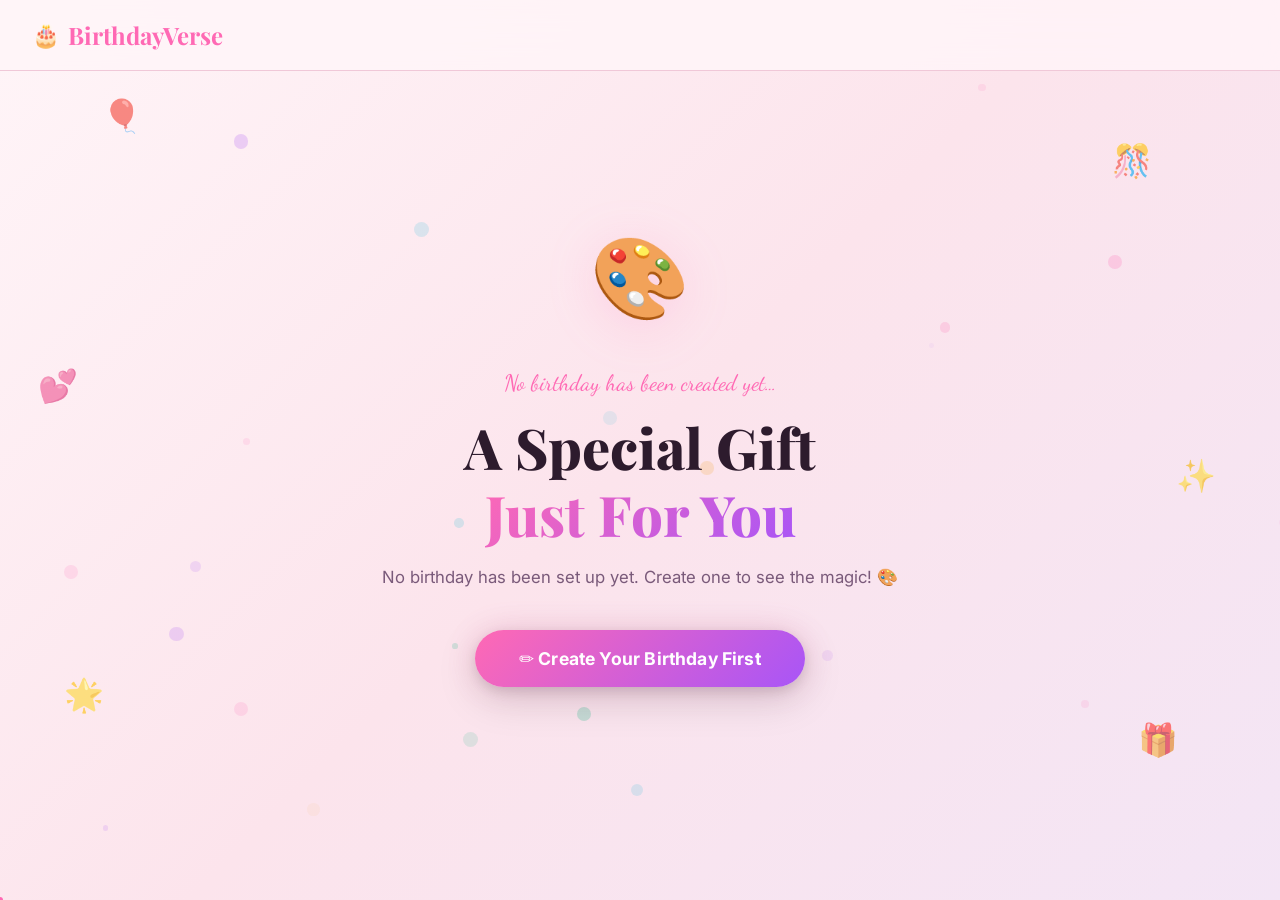
==== index.html @ 322d121a "Complete BirthdayVerse project: Audio fix, balloon pop mini-game, receiver mode, and full customizat" ====
<!DOCTYPE html>
<html lang="en" data-theme="cute">
<head>
  <meta charset="UTF-8">
  <meta name="viewport" content="width=device-width, initial-scale=1.0">
  <meta name="description" content="A special personalized birthday experience crafted just for you.">
  <title>Happy Birthday – BirthdayVerse 🎂</title>

  <!-- CSS -->
  <link rel="stylesheet" href="css/themes.css">
  <link rel="stylesheet" href="css/style.css">
  <link rel="stylesheet" href="css/animations.css">
  <link rel="stylesheet" href="css/responsive.css">

  <style>
    /* ── Experience Page Styles ── */
    body {
      background: var(--gradient-bg);
      overflow-x: hidden;
    }

    /* ── Scroll Progress Bar ── */
    #scroll-progress {
      position: fixed;
      top: 0;
      left: 0;
      height: 3px;
      background: var(--gradient-primary);
      z-index: 9999;
      width: 0%;
      transition: width 0.1s linear;
      box-shadow: 0 0 8px var(--color-primary);
    }

    /* ── Navbar ── */
    .navbar.scrolled {
      box-shadow: var(--shadow-md);
    }

    /* ── Welcome Screen ── */
    #welcome-screen {
      min-height: 100vh;
      display: flex;
      align-items: center;
      justify-content: center;
      flex-direction: column;
      text-align: center;
      padding: 2rem;
      position: relative;
      overflow: hidden;
    }

    .welcome-bg {
      position: absolute;
      inset: 0;
      background: var(--gradient-bg);
      z-index: 0;
    }

    .welcome-particles {
      position: absolute;
      inset: 0;
      z-index: 1;
      pointer-events: none;
    }

    .welcome-content {
      position: relative;
      z-index: 2;
      max-width: 600px;
    }

    .welcome-envelope {
      font-size: 5rem;
      margin-bottom: 1.5rem;
      display: block;
      animation: float 3s ease-in-out infinite;
      filter: drop-shadow(0 8px 24px var(--color-primary-alpha));
    }

    .welcome-eyebrow {
      font-family: var(--font-script);
      font-size: 1.4rem;
      color: var(--color-primary);
      margin-bottom: 0.75rem;
      opacity: 0;
      animation: fadeInDown 0.8s ease 0.5s forwards;
    }

    .welcome-title {
      font-family: var(--font-display);
      font-size: clamp(2rem, 6vw, 3.5rem);
      font-weight: 800;
      line-height: 1.2;
      margin-bottom: 1rem;
      opacity: 0;
      animation: fadeInUp 0.8s ease 0.8s forwards;
    }

    .welcome-subtitle {
      font-size: 1.05rem;
      opacity: 0;
      animation: fadeInUp 0.8s ease 1.1s forwards;
      color: var(--color-text-muted);
      margin-bottom: 2.5rem;
    }

    .start-btn {
      display: inline-flex;
      align-items: center;
      gap: 0.75rem;
      padding: 1.1rem 2.75rem;
      background: var(--gradient-primary);
      color: #fff;
      border: none;
      border-radius: 99px;
      font-size: 1.1rem;
      font-weight: 700;
      cursor: pointer;
      box-shadow: var(--shadow-lg), 0 0 30px var(--color-primary-alpha);
      transition: all 0.3s cubic-bezier(0.34, 1.56, 0.64, 1);
      opacity: 0;
      animation: scaleInBounce 0.7s ease 1.5s forwards;
      letter-spacing: 0.01em;
      position: relative;
      overflow: hidden;
    }

    .start-btn::after {
      content: '';
      position: absolute;
      inset: 0;
      background: rgba(255,255,255,0);
      transition: background 0.3s;
    }

    .start-btn:hover {
      transform: translateY(-4px) scale(1.04);
      box-shadow: var(--shadow-xl), 0 0 50px var(--color-primary-alpha);
    }

    .start-btn:hover::after { background: rgba(255,255,255,0.1); }
    .start-btn:active { transform: translateY(0) scale(0.98); }

    .start-btn-icon {
      font-size: 1.3rem;
      animation: bounce 2s ease-in-out infinite;
    }

    /* ── Floating stars on welcome ── */
    .welcome-float-emoji {
      position: absolute;
      animation: floatSlow ease-in-out infinite;
      pointer-events: none;
      opacity: 0.6;
      font-size: 2rem;
    }

    /* ── Experience content ── */
    #experience-wrapper {
      /* Hidden until start */
    }

    /* ── Birthday Reveal Section ── */
    .reveal-section {
      min-height: 100vh;
      display: flex;
      align-items: center;
      justify-content: center;
      flex-direction: column;
      text-align: center;
      padding: 4rem 2rem;
      position: relative;
      overflow: hidden;
      background: var(--gradient-bg);
    }

    .reveal-bg {
      position: absolute;
      inset: 0;
      background: var(--gradient-hero);
      opacity: 0.08;
      z-index: 0;
    }

    .reveal-content {
      position: relative;
      z-index: 2;
    }

    .reveal-tag {
      display: inline-flex;
      align-items: center;
      gap: 0.5rem;
      background: var(--color-primary-alpha);
      border: 1px solid var(--color-primary);
      color: var(--color-primary);
      padding: 0.4rem 1.3rem;
      border-radius: 99px;
      font-size: 0.875rem;
      font-weight: 600;
      margin-bottom: 1.25rem;
    }

    .birthday-reveal-name {
      font-family: var(--font-display);
      font-size: clamp(3rem, 10vw, 7rem);
      font-weight: 900;
      background: var(--gradient-primary);
      -webkit-background-clip: text;
      -webkit-text-fill-color: transparent;
      background-clip: text;
      line-height: 1.1;
      margin-bottom: 0.5rem;
      letter-spacing: -0.03em;
      background-size: 300% 300%;
      animation: gradientShift 4s ease infinite;
    }

    .birthday-reveal-label {
      font-family: var(--font-script);
      font-size: clamp(1.5rem, 4vw, 2.5rem);
      color: var(--color-text);
      opacity: 0.7;
      margin-bottom: 1.5rem;
    }

    .fireworks-row {
      font-size: 2.5rem;
      margin: 1rem 0;
      display: flex;
      align-items: center;
      justify-content: center;
      gap: 1rem;
    }

    .fireworks-row span {
      display: inline-block;
      animation: wiggle 1.2s ease-in-out infinite;
    }

    .fireworks-row span:nth-child(2) { animation-delay: 0.2s; }
    .fireworks-row span:nth-child(3) { animation-delay: 0.4s; }
    .fireworks-row span:nth-child(4) { animation-delay: 0.6s; }
    .fireworks-row span:nth-child(5) { animation-delay: 0.8s; }

    /* ── Profile Section ── */
    .profile-section {
      padding: 6rem 0;
      text-align: center;
      position: relative;
    }

    .profile-avatar-ring {
      position: relative;
      display: inline-block;
      margin-bottom: 2rem;
    }

    .profile-avatar {
      width: 200px;
      height: 200px;
      border-radius: 50%;
      object-fit: cover;
      border: 5px solid transparent;
      background: var(--gradient-primary) border-box;
      box-shadow: var(--shadow-xl), var(--shadow-glow);
      transition: transform 0.3s ease;
    }

    .profile-avatar:hover { transform: scale(1.04); }

    .profile-avatar-placeholder {
      width: 200px;
      height: 200px;
      border-radius: 50%;
      background: var(--gradient-primary);
      display: flex;
      align-items: center;
      justify-content: center;
      font-size: 5rem;
      box-shadow: var(--shadow-xl), var(--shadow-glow);
    }

    .profile-ring-glow {
      position: absolute;
      inset: -8px;
      border-radius: 50%;
      background: transparent;
      border: 3px solid var(--color-primary);
      opacity: 0.4;
      animation: pulse 2.5s ease-in-out infinite;
    }

    .profile-name {
      font-family: var(--font-display);
      font-size: clamp(2rem, 5vw, 3rem);
      font-weight: 800;
      background: var(--gradient-primary);
      -webkit-background-clip: text;
      -webkit-text-fill-color: transparent;
      background-clip: text;
    }

    .profile-info-chips {
      display: flex;
      justify-content: center;
      gap: 0.75rem;
      flex-wrap: wrap;
      margin-top: 0.75rem;
    }

    .info-chip {
      display: inline-flex;
      align-items: center;
      gap: 0.35rem;
      padding: 0.35rem 1rem;
      background: var(--color-primary-alpha);
      border: 1px solid var(--color-primary);
      border-radius: 99px;
      font-size: 0.875rem;
      font-weight: 500;
      color: var(--color-primary);
    }

    /* ── Message Section ── */
    .message-section {
      padding: 5rem 0;
      position: relative;
    }

    .message-container {
      max-width: 760px;
      margin: 0 auto;
    }

    .message-card {
      background: var(--color-surface);
      border: 1px solid var(--color-border);
      border-radius: var(--radius-xl);
      padding: 3rem;
      text-align: center;
      box-shadow: var(--shadow-lg);
      position: relative;
      overflow: hidden;
    }

    .message-card::before {
      content: '"';
      position: absolute;
      top: -20px;
      left: 24px;
      font-family: var(--font-display);
      font-size: 10rem;
      color: var(--color-primary);
      opacity: 0.07;
      line-height: 1;
    }

    .message-emoji {
      font-size: 3rem;
      margin-bottom: 1rem;
      display: block;
      animation: heartbeat 1.8s ease-in-out infinite;
    }

    .message-text {
      font-family: var(--font-script);
      font-size: clamp(1.2rem, 3vw, 1.8rem);
      line-height: 1.6;
      color: var(--color-text);
      position: relative;
      z-index: 1;
    }

    /* ── Gallery Section ── */
    .gallery-section {
      padding: 5rem 0;
      background: var(--color-surface-2);
    }

    .gallery-section-header {
      text-align: center;
      margin-bottom: 2.5rem;
    }

    /* Gallery carousel */
    .gallery-carousel {
      position: relative;
      border-radius: var(--radius-xl);
      overflow: hidden;
      box-shadow: var(--shadow-xl);
      background: var(--color-surface);
    }

    .gallery-carousel-track {
      position: relative;
      min-height: 360px;
      display: flex;
    }

    .gallery-carousel-slide {
      position: absolute;
      inset: 0;
      opacity: 0;
      transition: opacity 0.5s ease;
      display: flex;
      align-items: center;
      justify-content: center;
      pointer-events: none;
    }

    .gallery-carousel-slide.active {
      opacity: 1;
      pointer-events: all;
    }

    .gallery-carousel-slide img {
      width: 100%;
      height: 380px;
      object-fit: cover;
      display: block;
    }

    .gallery-slide-caption {
      position: absolute;
      bottom: 0;
      left: 0;
      right: 0;
      padding: 1rem 1.5rem;
      background: linear-gradient(transparent, rgba(0,0,0,0.7));
      color: #fff;
      font-size: 0.95rem;
      text-align: center;
    }

    .gallery-btn {
      position: absolute;
      top: 50%;
      transform: translateY(-50%);
      z-index: 10;
      width: 48px;
      height: 48px;
      border-radius: 50%;
      background: rgba(0,0,0,0.5);
      backdrop-filter: blur(8px);
      color: #fff;
      border: none;
      font-size: 1.5rem;
      cursor: pointer;
      transition: all var(--transition-bounce);
      display: flex;
      align-items: center;
      justify-content: center;
    }

    .gallery-btn:hover { background: var(--color-primary); transform: translateY(-50%) scale(1.1); }

    .gallery-prev { left: 1rem; }
    .gallery-next { right: 1rem; }

    .gallery-fullscreen-btn {
      position: absolute;
      top: 1rem;
      right: 1rem;
      z-index: 10;
      width: 36px;
      height: 36px;
      border-radius: 50%;
      background: rgba(0,0,0,0.5);
      backdrop-filter: blur(8px);
      color: #fff;
      border: none;
      font-size: 1rem;
      cursor: pointer;
      transition: all var(--transition-bounce);
      display: flex;
      align-items: center;
      justify-content: center;
    }

    .gallery-fullscreen-btn:hover { background: var(--color-primary); transform: scale(1.1); }

    .gallery-dots {
      position: absolute;
      bottom: 1rem;
      left: 50%;
      transform: translateX(-50%);
      display: flex;
      gap: 6px;
      z-index: 10;
    }

    .gallery-dot {
      width: 8px;
      height: 8px;
      border-radius: 50%;
      background: rgba(255,255,255,0.5);
      border: none;
      cursor: pointer;
      transition: all var(--transition-base);
    }

    .gallery-dot.active {
      width: 20px;
      border-radius: 4px;
      background: #fff;
    }

    /* Gallery empty */
    .gallery-empty {
      text-align: center;
      padding: 4rem;
      opacity: 0.5;
    }

    .gallery-empty-icon { font-size: 3rem; margin-bottom: 1rem; }

    /* ── Letter Section ── */
    .letter-section {
      padding: 5rem 0;
    }

    .letter-card {
      max-width: 760px;
      margin: 0 auto;
      background: var(--color-surface);
      border: 1px solid var(--color-border);
      border-radius: var(--radius-xl);
      padding: 3rem;
      box-shadow: var(--shadow-lg);
      position: relative;
    }

    .letter-watermark {
      position: absolute;
      top: 1.5rem;
      right: 1.5rem;
      font-size: 3rem;
      opacity: 0.06;
      pointer-events: none;
    }

    .letter-greeting {
      font-family: var(--font-script);
      font-size: 1.8rem;
      color: var(--color-primary);
      margin-bottom: 1.25rem;
    }

    .letter-body {
      font-size: 1.05rem;
      line-height: 1.85;
      color: var(--color-text);
      opacity: 0.85;
      white-space: pre-wrap;
    }

    .letter-signature {
      margin-top: 2rem;
      font-family: var(--font-script);
      font-size: 1.4rem;
      color: var(--color-primary);
    }

    /* ── Why Special Section ── */
    .special-section {
      padding: 5rem 0;
      background: var(--color-surface-2);
    }

    .reasons-grid {
      display: grid;
      grid-template-columns: repeat(auto-fill, minmax(200px, 1fr));
      gap: 1.25rem;
      margin-top: 2rem;
    }

    .reason-card {
      background: var(--color-surface);
      border: 1px solid var(--color-border);
      border-radius: var(--radius-lg);
      padding: 1.5rem 1.25rem;
      text-align: center;
      transition: all var(--transition-bounce);
      box-shadow: var(--shadow-sm);
    }

    .reason-card:hover {
      transform: translateY(-5px);
      box-shadow: var(--shadow-md), 0 0 20px var(--color-primary-alpha);
      border-color: var(--color-primary);
    }

    .reason-emoji {
      font-size: 2rem;
      margin-bottom: 0.75rem;
      display: block;
      animation: float 3s ease-in-out infinite;
    }

    .reason-card:nth-child(2) .reason-emoji { animation-delay: 0.3s; }
    .reason-card:nth-child(3) .reason-emoji { animation-delay: 0.6s; }
    .reason-card:nth-child(4) .reason-emoji { animation-delay: 0.9s; }
    .reason-card:nth-child(5) .reason-emoji { animation-delay: 1.2s; }

    .reason-card p {
      font-size: 0.93rem;
      line-height: 1.5;
      opacity: 0.85;
    }

    /* ── Countdown Section ── */
    .countdown-section {
      padding: 4rem 0;
    }

    .countdown-grid {
      display: flex;
      justify-content: center;
      gap: 1.5rem;
      flex-wrap: wrap;
      margin-top: 2rem;
    }

    .countdown-unit {
      text-align: center;
      min-width: 90px;
    }

    .countdown-number {
      font-family: var(--font-display);
      font-size: clamp(2.5rem, 6vw, 4rem);
      font-weight: 900;
      background: var(--gradient-primary);
      -webkit-background-clip: text;
      -webkit-text-fill-color: transparent;
      background-clip: text;
      line-height: 1;
      display: block;
      background: var(--color-surface);
      border: 1px solid var(--color-border);
      border-radius: var(--radius-md);
      padding: 1rem 1.5rem;
      box-shadow: var(--shadow-sm);
    }

    .countdown-label {
      font-size: 0.8rem;
      opacity: 0.6;
      text-transform: uppercase;
      letter-spacing: 0.08em;
      margin-top: 0.35rem;
      display: block;
    }

    .countdown-number.gradient-text {
      background: var(--gradient-primary);
      -webkit-background-clip: text;
      -webkit-text-fill-color: transparent;
      background-clip: text;
    }

    /* ── Mini Game Section ── */
    .game-section {
      padding: 4rem 0;
      text-align: center;
    }

    #game-canvas {
      display: block;
      margin: 1.5rem auto;
      border: 1px solid var(--color-border);
      border-radius: var(--radius-lg);
      background: var(--color-surface);
      box-shadow: var(--shadow-md);
      cursor: crosshair;
    }

    .game-score-row {
      display: flex;
      align-items: center;
      justify-content: center;
      gap: 1rem;
      margin-bottom: 1rem;
      font-size: 1.1rem;
      font-weight: 600;
    }

    /* ── Final Section ── */
    .final-section {
      min-height: 100vh;
      display: flex;
      align-items: center;
      justify-content: center;
      flex-direction: column;
      text-align: center;
      padding: 4rem 2rem;
      position: relative;
      overflow: hidden;
    }

    .final-bg-glow {
      position: absolute;
      width: 600px;
      height: 600px;
      border-radius: 50%;
      background: var(--gradient-primary);
      opacity: 0.06;
      filter: blur(80px);
      pointer-events: none;
    }

    .final-balloons {
      font-size: 3.5rem;
      margin-bottom: 1.5rem;
      display: flex;
      gap: 0.5rem;
      justify-content: center;
      flex-wrap: wrap;
    }

    .final-balloons span {
      display: inline-block;
      animation: float ease-in-out infinite;
    }

    .final-balloons span:nth-child(1) { animation-duration:3s; }
    .final-balloons span:nth-child(2) { animation-duration:3.5s; animation-delay:0.3s; }
    .final-balloons span:nth-child(3) { animation-duration:4s; animation-delay:0.6s; }
    .final-balloons span:nth-child(4) { animation-duration:3.2s; animation-delay:0.9s; }
    .final-balloons span:nth-child(5) { animation-duration:3.8s; animation-delay:1.2s; }
    .final-balloons span:nth-child(6) { animation-duration:4.2s; animation-delay:1.5s; }

    .final-title {
      font-family: var(--font-display);
      font-size: clamp(2.5rem, 8vw, 5rem);
      font-weight: 900;
      background: var(--gradient-primary);
      -webkit-background-clip: text;
      -webkit-text-fill-color: transparent;
      background-clip: text;
      background-size: 300%;
      animation: gradientShift 4s ease infinite;
      position: relative;
      z-index: 1;
    }

    .final-message {
      font-family: var(--font-script);
      font-size: clamp(1.1rem, 2.5vw, 1.5rem);
      max-width: 550px;
      opacity: 0.75;
      margin: 1rem auto 2.5rem;
      position: relative;
      z-index: 1;
    }

    .final-actions {
      display: flex;
      gap: 1rem;
      flex-wrap: wrap;
      justify-content: center;
      position: relative;
      z-index: 1;
    }

    /* ── Lightbox ── */
    .lightbox-overlay {
      position: fixed;
      inset: 0;
      background: rgba(0,0,0,0.92);
      backdrop-filter: blur(10px);
      z-index: 9500;
      display: flex;
      align-items: center;
      justify-content: center;
      opacity: 0;
      pointer-events: none;
      transition: opacity 0.3s ease;
    }

    .lightbox-overlay.open {
      opacity: 1;
      pointer-events: all;
    }

    .lightbox-content {
      position: relative;
      display: flex;
      align-items: center;
      gap: 1rem;
      max-width: 90vw;
      max-height: 90vh;
    }

    .lightbox-img-container {
      position: relative;
      border-radius: var(--radius-lg);
      overflow: hidden;
      box-shadow: var(--shadow-xl);
    }

    #lightbox-img {
      max-width: 80vw;
      max-height: 80vh;
      object-fit: contain;
      display: block;
      transition: opacity 0.15s ease;
    }

    .lightbox-caption {
      position: absolute;
      bottom: 0;
      left: 0;
      right: 0;
      padding: 0.75rem 1rem;
      background: rgba(0,0,0,0.6);
      color: #fff;
      font-size: 0.9rem;
      text-align: center;
    }

    .lightbox-nav {
      font-size: 2.5rem;
      background: rgba(255,255,255,0.1);
      color: #fff;
      border: none;
      border-radius: 50%;
      width: 56px;
      height: 56px;
      cursor: pointer;
      transition: all var(--transition-bounce);
      display: flex;
      align-items: center;
      justify-content: center;
      flex-shrink: 0;
    }

    .lightbox-nav:hover { background: var(--color-primary); transform: scale(1.1); }

    .lightbox-close {
      position: fixed;
      top: 1.5rem;
      right: 1.5rem;
      z-index: 9999;
      width: 44px;
      height: 44px;
      border-radius: 50%;
      background: rgba(255,255,255,0.15);
      color: #fff;
      border: none;
      font-size: 1.2rem;
      cursor: pointer;
      transition: all var(--transition-bounce);
      display: flex;
      align-items: center;
      justify-content: center;
    }

    .lightbox-close:hover { background: #ff4d7e; transform: scale(1.1) rotate(90deg); }

    .lightbox-counter {
      position: fixed;
      top: 1.5rem;
      left: 50%;
      transform: translateX(-50%);
      background: rgba(0,0,0,0.5);
      color: #fff;
      padding: 0.35rem 1rem;
      border-radius: 99px;
      font-size: 0.875rem;
    }

    /* ── Section Headings ── */
    .section-heading {
      text-align: center;
      margin-bottom: 2.5rem;
    }

    .section-tag {
      display: inline-flex;
      align-items: center;
      gap: 0.5rem;
      background: var(--color-primary-alpha);
      border: 1px solid var(--color-primary);
      color: var(--color-primary);
      padding: 0.35rem 1.1rem;
      border-radius: 99px;
      font-size: 0.82rem;
      font-weight: 600;
      margin-bottom: 0.75rem;
      letter-spacing: 0.04em;
    }

    /* ── Configure CTA (shown when no data) ── */
    .configure-cta {
      text-align: center;
      padding: 3rem 2rem;
    }

  </style>
</head>
<body>

  <!-- Confetti Canvas -->
  <canvas id="confetti-canvas"></canvas>

  <!-- Scroll Progress -->
  <div id="scroll-progress" aria-hidden="true"></div>

  <!-- Toast Container -->
  <div id="toast-container" class="toast-container"></div>

  <!-- ── Navbar ── -->
  <nav class="navbar" role="navigation" aria-label="Main navigation">
    <div class="navbar-brand">
      <span class="brand-icon">🎂</span>
      <span>BirthdayVerse</span>
    </div>
    <!-- No customize/preview links visible to the receiver -->
    <div class="navbar-actions">
      <button id="music-toggle" class="music-control" title="Toggle Music" aria-label="Toggle background music">🔇</button>
    </div>
  </nav>

  <!-- ═══════════════════════════════════════
       WELCOME SCREEN
  ═══════════════════════════════════════ -->
  <div id="welcome-screen">
    <div class="welcome-bg"></div>
    <div class="welcome-particles" id="welcome-particles"></div>

    <!-- Floating emojis -->
    <span class="welcome-float-emoji" style="top:10%;left:8%;animation-duration:5s;">🎈</span>
    <span class="welcome-float-emoji" style="top:15%;right:10%;animation-duration:6s;animation-delay:0.5s;">🎊</span>
    <span class="welcome-float-emoji" style="bottom:20%;left:5%;animation-duration:7s;animation-delay:1s;">🌟</span>
    <span class="welcome-float-emoji" style="bottom:15%;right:8%;animation-duration:5.5s;animation-delay:1.5s;">🎁</span>
    <span class="welcome-float-emoji" style="top:40%;left:3%;animation-duration:4.5s;animation-delay:2s;">💕</span>
    <span class="welcome-float-emoji" style="top:50%;right:5%;animation-duration:6.5s;animation-delay:0.8s;">✨</span>

    <div class="welcome-content">
      <span class="welcome-envelope">💌</span>
      <p class="welcome-eyebrow">Someone prepared a surprise for you…</p>
      <h1 class="welcome-title">
        A Special Gift<br>
        <span style="background: var(--gradient-primary); -webkit-background-clip: text; -webkit-text-fill-color: transparent; background-clip: text;">
          Just For You
        </span>
      </h1>
      <p class="welcome-subtitle">
        Created with love to celebrate your special day 🎂
      </p>
      <button id="start-surprise-btn" class="start-btn" aria-label="Open your birthday surprise">
        <span class="start-btn-icon">🎁</span>
        Open Your Surprise
      </button>
    </div>
  </div>

  <!-- ═══════════════════════════════════════
       EXPERIENCE WRAPPER (hidden until start)
  ═══════════════════════════════════════ -->
  <div id="experience-wrapper" class="hidden">

    <!-- ── SECTION 1: Birthday Reveal ── -->
    <section class="reveal-section" id="birthday-reveal-section">
      <div class="reveal-bg"></div>
      <div class="reveal-content container">
        <div class="reveal-tag reveal">
          🎂 Happy Birthday
        </div>
        <div class="fireworks-row reveal delay-100" aria-hidden="true">
          <span>🎆</span><span>✨</span><span>🎉</span><span>✨</span><span>🎆</span>
        </div>
        <h2 class="birthday-reveal-name reveal delay-200" id="birthday-name">Friend</h2>
        <p class="birthday-reveal-label reveal delay-300">Wishing you the most magical birthday! 🌟</p>
        <div class="fireworks-row reveal delay-400" aria-hidden="true">
          <span>🎊</span><span>💖</span><span>🌈</span><span>💖</span><span>🎊</span>
        </div>
      </div>
    </section>

    <!-- ── SECTION 2: Profile ── -->
    <section class="profile-section section" id="profile-section">
      <div class="container">
        <div class="reveal-scale">
          <div class="profile-avatar-ring">
            <div class="profile-ring-glow"></div>
            <img id="profile-img" class="profile-avatar hidden" src="" alt="Birthday person profile photo">
            <div class="profile-avatar-placeholder" id="profile-avatar-placeholder">🎂</div>
          </div>
        </div>

        <h2 class="profile-name reveal delay-100" id="profile-name">Someone Special</h2>
        <div class="profile-info-chips reveal delay-200">
          <span class="info-chip" id="profile-age-chip"></span>
          <span class="info-chip" id="profile-relationship-chip"></span>
        </div>
      </div>
    </section>

    <!-- ── SECTION 3: Birthday Message ── -->
    <section class="message-section section" id="message-section">
      <div class="container message-container">
        <div class="section-heading">
          <div class="section-tag reveal">💌 Birthday Message</div>
        </div>
        <div class="message-card reveal">
          <span class="message-emoji">💖</span>
          <p class="message-text" id="birthday-message-text">
            Happy Birthday! 🎉
          </p>
        </div>
      </div>
    </section>

    <!-- ── SECTION 4: Photo Gallery ── -->
    <section class="gallery-section section" id="gallery-section">
      <div class="container">
        <div class="section-heading gallery-section-header">
          <div class="section-tag reveal">📸 Memory Gallery</div>
          <h2 class="section-title reveal delay-100">Our Beautiful Memories</h2>
          <p class="body-text reveal delay-200">Every photo tells a story worth celebrating ✨</p>
        </div>
        <div id="gallery-container" class="reveal"></div>
      </div>
    </section>

    <!-- ── SECTION 5: Personal Letter ── -->
    <section class="letter-section section" id="letter-section">
      <div class="container">
        <div class="section-heading">
          <div class="section-tag reveal">💝 Personal Letter</div>
          <h2 class="section-title reveal delay-100">From My Heart to Yours</h2>
        </div>

        <div class="letter-card reveal">
          <span class="letter-watermark">💌</span>
          <p class="letter-greeting">Dear <span class="dynamic-name">You</span>,</p>
          <p class="letter-body" id="personal-message-text">
            You are one of the most special people in my life…
          </p>
          <p class="letter-signature">With All My Love 💕</p>
        </div>
      </div>
    </section>

    <!-- ── SECTION 6: Why You Are Special ── -->
    <section class="special-section section" id="special-section">
      <div class="container">
        <div class="section-heading">
          <div class="section-tag reveal">⭐ You Are Special</div>
          <h2 class="section-title reveal delay-100">Why You're One of a Kind</h2>
          <p class="body-text reveal delay-200">A few of the countless reasons you're truly amazing 🌟</p>
        </div>
        <div class="reasons-grid" id="reasons-list"></div>
      </div>
    </section>

    <!-- ── SECTION 7: Countdown (optional) ── -->
    <section class="countdown-section section hidden" id="countdown-section">
      <div class="container">
        <div class="section-heading">
          <div class="section-tag reveal">⏳ Birthday Countdown</div>
          <h2 class="section-title reveal delay-100" id="cd-title">Counting Down to Your Day!</h2>
        </div>
        <div class="countdown-grid reveal">
          <div class="countdown-unit">
            <span class="countdown-number" id="cd-days">00</span>
            <span class="countdown-label">Days</span>
          </div>
          <div class="countdown-unit">
            <span class="countdown-number" id="cd-hours">00</span>
            <span class="countdown-label">Hours</span>
          </div>
          <div class="countdown-unit">
            <span class="countdown-number" id="cd-minutes">00</span>
            <span class="countdown-label">Minutes</span>
          </div>
          <div class="countdown-unit">
            <span class="countdown-number" id="cd-seconds">00</span>
            <span class="countdown-label">Seconds</span>
          </div>
        </div>
      </div>
    </section>

    <!-- ── SECTION 8: Mini Game (optional) ── -->
    <section class="game-section section hidden" id="mini-game-section">
      <div class="container">
        <div class="section-heading">
          <div class="section-tag reveal">🎮 Birthday Game</div>
          <h2 class="section-title reveal delay-100">Pop the Balloons! 🎈</h2>
          <p class="body-text reveal delay-200">Tap / click the rising balloons before they escape! Watch out – miss 3 and it’s over!</p>
        </div>

        <div class="game-hud reveal" style="display:flex; align-items:center; justify-content:center; gap:2rem; margin-bottom:1rem; flex-wrap:wrap;">
          <div style="text-align:center;">
            <div style="font-size:0.75rem; font-weight:700; text-transform:uppercase; letter-spacing:0.06em; opacity:0.55; margin-bottom:0.2rem;">SCORE</div>
            <div id="game-score" style="font-family:var(--font-display); font-size:2rem; font-weight:900; color:var(--color-primary);">0</div>
          </div>
          <div style="text-align:center;">
            <div style="font-size:0.75rem; font-weight:700; text-transform:uppercase; letter-spacing:0.06em; opacity:0.55; margin-bottom:0.2rem;">LIVES</div>
            <div id="game-lives" style="font-size:1.4rem; letter-spacing:2px;">❤️❤️❤️</div>
          </div>
          <div style="text-align:center;">
            <div style="font-size:0.75rem; font-weight:700; text-transform:uppercase; letter-spacing:0.06em; opacity:0.55; margin-bottom:0.2rem;">TIME</div>
            <div id="game-timer" style="font-family:var(--font-display); font-size:2rem; font-weight:900; color:var(--color-accent, #f59e0b);">45</div>
          </div>
        </div>

        <canvas id="game-canvas"
          style="display:block; margin:0 auto; width:100%; max-width:700px; border-radius:var(--radius-lg); background:linear-gradient(180deg, #1a1a3e 0%, #0f172a 100%); box-shadow:var(--shadow-xl); cursor:crosshair;"
          aria-label="Birthday balloon pop mini game"></canvas>

        <div style="margin-top:1.25rem; display:flex; gap:0.75rem; justify-content:center;">
          <button id="game-stop-btn" class="btn btn-outline">🛑 End Game</button>
          <button id="game-replay-btn" class="btn btn-primary hidden">🔄 Play Again</button>
        </div>
      </div>
    </section>

    <!-- ── SECTION 9: Final Celebration ── -->
    <section class="final-section" id="final-section">
      <div class="final-bg-glow"></div>

      <div class="final-balloons reveal" aria-hidden="true">
        <span>🎈</span><span>🎉</span><span>🎊</span><span>🎁</span><span>⭐</span><span>🌟</span>
      </div>

      <h2 class="final-title reveal delay-100">
        Happy Birthday! 🎂
      </h2>

      <p class="final-message reveal delay-200" id="final-message-text">
        Keep smiling, keep shining and enjoy every moment of your special day! 🎊
      </p>

      <div class="final-actions reveal delay-300">
        <button id="celebrate-again-btn" class="btn btn-primary btn-lg">
          🎉 Celebrate Again!
        </button>
        <button id="share-btn" class="btn btn-outline btn-lg">
          🔗 Share This
        </button>
        <a href="customize.html" class="btn btn-ghost btn-lg" style="opacity:0.85;">
          ✏️ Edit Birthday
        </a>
      </div>

      <div style="margin-top:3rem; opacity:0.5; font-size:0.875rem;" class="reveal delay-400">
        Made with ❤️ by BirthdayVerse
      </div>
    </section>

  </div>

  <!-- Scripts -->
  <script src="js/birthday-data.js"></script>
  <script src="js/storage.js"></script>
  <script src="js/validation.js"></script>
  <script src="js/animations.js"></script>
  <script src="js/audio.js"></script>
  <script src="js/gallery.js"></script>
  <script src="js/app.js"></script>

  <script>
    // Init particles on welcome screen
    document.addEventListener('DOMContentLoaded', () => {
      Animations.createParticles(document.getElementById('welcome-particles'), 25);

      // Show/hide profile chips based on data
      const data = BirthdayData.getCurrent();
      const ageChip = document.getElementById('profile-age-chip');
      const relChip = document.getElementById('profile-relationship-chip');
      if (ageChip && data.age) {
        ageChip.textContent = `🎂 ${data.age} Years`;
      } else if (ageChip) {
        ageChip.style.display = 'none';
      }
      if (relChip && data.relationship) {
        relChip.textContent = `💝 ${data.relationship}`;
      } else if (relChip) {
        relChip.style.display = 'none';
      }

      // Show profile img or placeholder
      const profileSrc = Storage.getProfilePhoto();
      const profileImg = document.getElementById('profile-img');
      const profilePlaceholder = document.getElementById('profile-avatar-placeholder');
      if (profileSrc && profileImg) {
        profileImg.src = profileSrc;
        profileImg.classList.remove('hidden');
        if (profilePlaceholder) profilePlaceholder.style.display = 'none';
      }

      // Redirect to customize if not set up
      if (!BirthdayData.isConfigured()) {
        const experienceWrapper = document.getElementById('experience-wrapper');
        const welcomeScreen = document.getElementById('welcome-screen');
        // Show helpful CTA overlay
        const startBtn = document.getElementById('start-surprise-btn');
        if (startBtn) {
          startBtn.innerHTML = '✏️ Create Your Birthday First';
          startBtn.addEventListener('click', () => {
            window.location.href = 'customize.html';
          });
        }
        const welcomeSubtitle = document.querySelector('.welcome-subtitle');
        if (welcomeSubtitle) {
          welcomeSubtitle.textContent = 'No birthday has been set up yet. Create one to see the magic! 🎨';
        }
      }
    });
  </script>
</body>
</html>
---- css/themes.css ----
/* ============================================================
   BirthdayVerse – Theme System
   ============================================================ */

/* ── CUTE THEME (default) ── */
[data-theme="cute"] {
  /* Base Colors */
  --color-bg: #fff5f8;
  --color-surface: #ffffff;
  --color-surface-2: #fff0f5;
  --color-text: #2d1b2d;
  --color-text-muted: #7a5a7a;
  --color-border: #f0c8d8;
  --color-primary: #ff69b4;
  --color-primary-dark: #e0559e;
  --color-secondary: #ffb3e0;
  --color-accent: #a855f7;
  --color-primary-alpha: rgba(255, 105, 180, 0.18);

  /* Gradients */
  --gradient-primary: linear-gradient(135deg, #ff69b4, #a855f7);
  --gradient-bg: linear-gradient(135deg, #fff5f8 0%, #fce4ec 50%, #f3e5f5 100%);
  --gradient-hero: linear-gradient(135deg, #ffb3e0 0%, #ff69b4 40%, #a855f7 100%);
  --gradient-card: linear-gradient(145deg, rgba(255,255,255,0.9), rgba(255,240,248,0.8));

  /* Glass Effect */
  --color-glass: rgba(255, 255, 255, 0.65);
  --color-glass-border: rgba(255, 105, 180, 0.25);

  /* UI */
  --color-nav-bg: rgba(255, 245, 248, 0.85);
  --color-input-bg: rgba(255, 240, 248, 0.6);
  --color-input-focus: rgba(255, 240, 248, 0.9);

  /* Shadow glow */
  --shadow-glow: 0 0 40px rgba(255, 105, 180, 0.35);
}

/* ── ELEGANT THEME ── */
[data-theme="elegant"] {
  --color-bg: #0d0d0d;
  --color-surface: #1a1a1a;
  --color-surface-2: #222222;
  --color-text: #f5f0e8;
  --color-text-muted: #9b9080;
  --color-border: #333333;
  --color-primary: #d4af72;
  --color-primary-dark: #b8963a;
  --color-secondary: #e8d5a3;
  --color-accent: #c59b4e;
  --color-primary-alpha: rgba(212, 175, 114, 0.2);

  --gradient-primary: linear-gradient(135deg, #d4af72, #b8963a, #f0d080);
  --gradient-bg: linear-gradient(135deg, #0d0d0d 0%, #1a1208 50%, #0d0d0d 100%);
  --gradient-hero: linear-gradient(135deg, #2a1f00 0%, #d4af72 60%, #f0d080 100%);
  --gradient-card: linear-gradient(145deg, rgba(26,26,26,0.95), rgba(40,32,10,0.8));

  --color-glass: rgba(26, 26, 26, 0.80);
  --color-glass-border: rgba(212, 175, 114, 0.3);
  --color-nav-bg: rgba(13, 13, 13, 0.90);
  --color-input-bg: rgba(255, 255, 255, 0.04);
  --color-input-focus: rgba(212, 175, 114, 0.06);

  --shadow-glow: 0 0 40px rgba(212, 175, 114, 0.3);
}

/* ── ROMANTIC THEME ── */
[data-theme="romantic"] {
  --color-bg: #1a0a0a;
  --color-surface: #2d1515;
  --color-surface-2: #3d1e1e;
  --color-text: #f9e8e8;
  --color-text-muted: #c08080;
  --color-border: #5c2a2a;
  --color-primary: #ff4d7e;
  --color-primary-dark: #e03060;
  --color-secondary: #ff8fab;
  --color-accent: #ff2d55;
  --color-primary-alpha: rgba(255, 77, 126, 0.2);

  --gradient-primary: linear-gradient(135deg, #ff4d7e, #c2185b, #ff7043);
  --gradient-bg: linear-gradient(135deg, #1a0a0a 0%, #2d1515 50%, #1a0a0a 100%);
  --gradient-hero: linear-gradient(135deg, #4d0000 0%, #ff4d7e 60%, #ff7043 100%);
  --gradient-card: linear-gradient(145deg, rgba(45,21,21,0.95), rgba(60,20,30,0.8));

  --color-glass: rgba(45, 21, 21, 0.80);
  --color-glass-border: rgba(255, 77, 126, 0.3);
  --color-nav-bg: rgba(26, 10, 10, 0.90);
  --color-input-bg: rgba(255, 77, 126, 0.05);
  --color-input-focus: rgba(255, 77, 126, 0.10);

  --shadow-glow: 0 0 40px rgba(255, 77, 126, 0.35);
}

/* ── FUN THEME ── */
[data-theme="fun"] {
  --color-bg: #f0f9ff;
  --color-surface: #ffffff;
  --color-surface-2: #e8f4fd;
  --color-text: #1a2a4a;
  --color-text-muted: #4a7a9a;
  --color-border: #bee3f8;
  --color-primary: #00b4d8;
  --color-primary-dark: #0077b6;
  --color-secondary: #48cae4;
  --color-accent: #f72585;
  --color-primary-alpha: rgba(0, 180, 216, 0.18);

  --gradient-primary: linear-gradient(135deg, #00b4d8, #f72585, #8338ec);
  --gradient-bg: linear-gradient(135deg, #f0f9ff 0%, #e0f4ff 50%, #f0e8ff 100%);
  --gradient-hero: linear-gradient(135deg, #caf0f8 0%, #00b4d8 40%, #8338ec 100%);
  --gradient-card: linear-gradient(145deg, rgba(255,255,255,0.95), rgba(224,248,255,0.8));

  --color-glass: rgba(255, 255, 255, 0.75);
  --color-glass-border: rgba(0, 180, 216, 0.25);
  --color-nav-bg: rgba(240, 249, 255, 0.88);
  --color-input-bg: rgba(224, 244, 255, 0.6);
  --color-input-focus: rgba(224, 244, 255, 0.9);

  --shadow-glow: 0 0 40px rgba(0, 180, 216, 0.35);
}

/* ── DARK NEON THEME ── */
[data-theme="dark-neon"] {
  --color-bg: #050510;
  --color-surface: #0d0d20;
  --color-surface-2: #151530;
  --color-text: #e0e8ff;
  --color-text-muted: #7080c0;
  --color-border: #1a1a40;
  --color-primary: #8b5cf6;
  --color-primary-dark: #6d28d9;
  --color-secondary: #a78bfa;
  --color-accent: #06b6d4;
  --color-primary-alpha: rgba(139, 92, 246, 0.2);

  --gradient-primary: linear-gradient(135deg, #8b5cf6, #06b6d4, #10b981);
  --gradient-bg: radial-gradient(ellipse at 20% 20%, rgba(139,92,246,0.15) 0%, transparent 50%),
                  radial-gradient(ellipse at 80% 80%, rgba(6,182,212,0.1) 0%, transparent 50%),
                  linear-gradient(135deg, #050510 0%, #0d0820 100%);
  --gradient-hero: linear-gradient(135deg, #1a0a40 0%, #8b5cf6 60%, #06b6d4 100%);
  --gradient-card: linear-gradient(145deg, rgba(13,13,32,0.95), rgba(20,10,40,0.8));

  --color-glass: rgba(13, 13, 32, 0.80);
  --color-glass-border: rgba(139, 92, 246, 0.3);
  --color-nav-bg: rgba(5, 5, 16, 0.92);
  --color-input-bg: rgba(139, 92, 246, 0.05);
  --color-input-focus: rgba(139, 92, 246, 0.12);

  --shadow-glow: 0 0 40px rgba(139, 92, 246, 0.4);
}

/* ── Theme Preview Swatches ── */
.theme-preview-cute { background: linear-gradient(135deg, #ff69b4, #a855f7); }
.theme-preview-elegant { background: linear-gradient(135deg, #d4af72, #b8963a, #f0d080); }
.theme-preview-romantic { background: linear-gradient(135deg, #ff4d7e, #c2185b, #ff7043); }
.theme-preview-fun { background: linear-gradient(135deg, #00b4d8, #f72585, #8338ec); }
.theme-preview-dark-neon { background: linear-gradient(135deg, #8b5cf6, #06b6d4, #10b981); }
---- css/style.css ----
/* ============================================================
   BirthdayVerse – Global Design System
   ============================================================ */

@import url('https://fonts.googleapis.com/css2?family=Playfair+Display:wght@400;500;600;700;800;900&family=Inter:wght@300;400;500;600;700&family=Dancing+Script:wght@400;500;600;700&display=swap');

/* ── CSS Custom Properties ── */
:root {
  /* Typography */
  --font-display: 'Playfair Display', Georgia, serif;
  --font-body: 'Inter', system-ui, sans-serif;
  --font-script: 'Dancing Script', cursive;

  /* Spacing */
  --space-xs: 0.25rem;
  --space-sm: 0.5rem;
  --space-md: 1rem;
  --space-lg: 1.5rem;
  --space-xl: 2rem;
  --space-2xl: 3rem;
  --space-3xl: 4rem;
  --space-4xl: 6rem;

  /* Border Radius */
  --radius-sm: 8px;
  --radius-md: 16px;
  --radius-lg: 24px;
  --radius-xl: 32px;
  --radius-full: 9999px;

  /* Transitions */
  --transition-fast: 150ms cubic-bezier(0.4, 0, 0.2, 1);
  --transition-base: 300ms cubic-bezier(0.4, 0, 0.2, 1);
  --transition-slow: 500ms cubic-bezier(0.4, 0, 0.2, 1);
  --transition-bounce: 400ms cubic-bezier(0.34, 1.56, 0.64, 1);

  /* Shadows */
  --shadow-sm: 0 1px 3px rgba(0,0,0,0.08), 0 1px 2px rgba(0,0,0,0.06);
  --shadow-md: 0 4px 16px rgba(0,0,0,0.12), 0 2px 6px rgba(0,0,0,0.08);
  --shadow-lg: 0 12px 40px rgba(0,0,0,0.15), 0 4px 12px rgba(0,0,0,0.1);
  --shadow-xl: 0 24px 60px rgba(0,0,0,0.2), 0 8px 24px rgba(0,0,0,0.12);
  --shadow-glow: 0 0 40px rgba(255, 105, 180, 0.4);
}

/* ── Reset ── */
*, *::before, *::after {
  margin: 0;
  padding: 0;
  box-sizing: border-box;
}

html {
  scroll-behavior: smooth;
  font-size: 16px;
}

body {
  font-family: var(--font-body);
  line-height: 1.6;
  color: var(--color-text);
  background: var(--color-bg);
  overflow-x: hidden;
  min-height: 100vh;
}

img {
  max-width: 100%;
  height: auto;
  display: block;
}

button {
  cursor: pointer;
  border: none;
  font-family: inherit;
}

input, textarea, select {
  font-family: inherit;
}

a {
  color: inherit;
  text-decoration: none;
}

/* ── Scrollbar Styling ── */
::-webkit-scrollbar { width: 6px; }
::-webkit-scrollbar-track { background: rgba(0,0,0,0.05); }
::-webkit-scrollbar-thumb { background: var(--color-primary); border-radius: 99px; }

/* ── Utility Classes ── */
.container {
  max-width: 1140px;
  margin: 0 auto;
  padding: 0 var(--space-xl);
}

.section {
  padding: var(--space-4xl) 0;
}

.text-center { text-align: center; }
.text-left { text-align: left; }

.hidden { display: none !important; }
.invisible { visibility: hidden; }

.flex { display: flex; }
.flex-center { display: flex; align-items: center; justify-content: center; }
.flex-col { flex-direction: column; }
.gap-sm { gap: var(--space-sm); }
.gap-md { gap: var(--space-md); }
.gap-lg { gap: var(--space-lg); }

/* ── Typography ── */
.display-title {
  font-family: var(--font-display);
  font-size: clamp(2.5rem, 7vw, 5rem);
  font-weight: 800;
  line-height: 1.1;
  letter-spacing: -0.02em;
}

.section-title {
  font-family: var(--font-display);
  font-size: clamp(1.8rem, 4vw, 2.8rem);
  font-weight: 700;
  line-height: 1.2;
  margin-bottom: var(--space-md);
}

.script-text {
  font-family: var(--font-script);
  font-size: clamp(1.5rem, 3vw, 2.2rem);
}

.body-text {
  font-size: 1.05rem;
  line-height: 1.75;
  opacity: 0.85;
}

/* ── Nav ── */
.navbar {
  position: fixed;
  top: 0;
  left: 0;
  right: 0;
  z-index: 1000;
  padding: var(--space-md) var(--space-xl);
  display: flex;
  align-items: center;
  justify-content: space-between;
  backdrop-filter: blur(20px);
  -webkit-backdrop-filter: blur(20px);
  background: var(--color-nav-bg);
  border-bottom: 1px solid var(--color-border);
  transition: all var(--transition-base);
}

.navbar-brand {
  font-family: var(--font-display);
  font-size: 1.5rem;
  font-weight: 700;
  color: var(--color-primary);
  display: flex;
  align-items: center;
  gap: var(--space-sm);
}

.navbar-brand .brand-icon {
  font-size: 1.4rem;
}

.navbar-links {
  display: flex;
  align-items: center;
  gap: var(--space-xl);
  list-style: none;
}

.navbar-links a {
  font-size: 0.95rem;
  font-weight: 500;
  color: var(--color-text);
  opacity: 0.75;
  transition: opacity var(--transition-fast), color var(--transition-fast);
}

.navbar-links a:hover {
  opacity: 1;
  color: var(--color-primary);
}

.navbar-actions {
  display: flex;
  align-items: center;
  gap: var(--space-md);
}

/* ── Buttons ── */
.btn {
  display: inline-flex;
  align-items: center;
  justify-content: center;
  gap: var(--space-sm);
  padding: 0.75rem 1.75rem;
  border-radius: var(--radius-full);
  font-size: 0.95rem;
  font-weight: 600;
  letter-spacing: 0.01em;
  transition: all var(--transition-bounce);
  position: relative;
  overflow: hidden;
  white-space: nowrap;
}

.btn::before {
  content: '';
  position: absolute;
  inset: 0;
  background: rgba(255,255,255,0.15);
  opacity: 0;
  transition: opacity var(--transition-fast);
}

.btn:hover::before { opacity: 1; }

.btn:active { transform: scale(0.97); }

.btn-primary {
  background: var(--gradient-primary);
  color: #fff;
  box-shadow: var(--shadow-md), 0 0 20px var(--color-primary-alpha);
}

.btn-primary:hover {
  transform: translateY(-2px);
  box-shadow: var(--shadow-lg), 0 0 30px var(--color-primary-alpha);
}

.btn-outline {
  background: transparent;
  color: var(--color-primary);
  border: 2px solid var(--color-primary);
}

.btn-outline:hover {
  background: var(--color-primary);
  color: #fff;
  transform: translateY(-2px);
}

.btn-ghost {
  background: var(--color-surface);
  color: var(--color-text);
  border: 1px solid var(--color-border);
}

.btn-ghost:hover {
  background: var(--color-primary-alpha);
  border-color: var(--color-primary);
  color: var(--color-primary);
  transform: translateY(-1px);
}

.btn-lg {
  padding: 1rem 2.25rem;
  font-size: 1.05rem;
}

.btn-sm {
  padding: 0.5rem 1.2rem;
  font-size: 0.875rem;
}

.btn-icon {
  width: 44px;
  height: 44px;
  padding: 0;
  border-radius: var(--radius-full);
}

/* ── Cards ── */
.card {
  background: var(--color-surface);
  border: 1px solid var(--color-border);
  border-radius: var(--radius-lg);
  padding: var(--space-xl);
  box-shadow: var(--shadow-sm);
  transition: all var(--transition-base);
}

.card:hover {
  box-shadow: var(--shadow-md);
  border-color: var(--color-primary-alpha);
  transform: translateY(-2px);
}

.card-glass {
  background: var(--color-glass);
  backdrop-filter: blur(16px);
  -webkit-backdrop-filter: blur(16px);
  border: 1px solid var(--color-glass-border);
  border-radius: var(--radius-lg);
  box-shadow: var(--shadow-md);
}

/* ── Form Elements ── */
.form-group {
  display: flex;
  flex-direction: column;
  gap: var(--space-xs);
  margin-bottom: var(--space-lg);
}

.form-label {
  font-size: 0.875rem;
  font-weight: 600;
  color: var(--color-text);
  opacity: 0.85;
  letter-spacing: 0.02em;
  text-transform: uppercase;
}

.form-input,
.form-textarea,
.form-select {
  width: 100%;
  padding: 0.875rem 1.125rem;
  background: var(--color-input-bg);
  border: 2px solid var(--color-border);
  border-radius: var(--radius-md);
  color: var(--color-text);
  font-size: 1rem;
  transition: all var(--transition-fast);
  outline: none;
  resize: vertical;
}

.form-input:focus,
.form-textarea:focus,
.form-select:focus {
  border-color: var(--color-primary);
  background: var(--color-input-focus);
  box-shadow: 0 0 0 3px var(--color-primary-alpha);
}

.form-input::placeholder,
.form-textarea::placeholder {
  color: var(--color-text);
  opacity: 0.4;
}

.form-error {
  font-size: 0.8rem;
  color: #ff4d7e;
  display: flex;
  align-items: center;
  gap: 4px;
  opacity: 0;
  transition: opacity var(--transition-fast);
}

.form-error.visible { opacity: 1; }

.form-hint {
  font-size: 0.8rem;
  opacity: 0.55;
}

/* Character counter */
.char-counter {
  font-size: 0.78rem;
  opacity: 0.5;
  text-align: right;
}

/* ── Upload Zone ── */
.upload-zone {
  border: 2px dashed var(--color-border);
  border-radius: var(--radius-lg);
  padding: var(--space-2xl);
  text-align: center;
  cursor: pointer;
  transition: all var(--transition-base);
  background: var(--color-input-bg);
  position: relative;
  overflow: hidden;
}

.upload-zone:hover,
.upload-zone.drag-over {
  border-color: var(--color-primary);
  background: var(--color-primary-alpha);
  transform: scale(1.01);
}

.upload-zone input[type="file"] {
  position: absolute;
  inset: 0;
  opacity: 0;
  cursor: pointer;
  width: 100%;
  height: 100%;
}

.upload-zone-icon {
  font-size: 3rem;
  margin-bottom: var(--space-md);
  display: block;
}

.upload-zone-title {
  font-weight: 600;
  margin-bottom: var(--space-xs);
}

.upload-zone-subtitle {
  font-size: 0.875rem;
  opacity: 0.6;
}

/* ── Photo Preview Grid ── */
.photo-preview-grid {
  display: grid;
  grid-template-columns: repeat(auto-fill, minmax(100px, 1fr));
  gap: var(--space-md);
  margin-top: var(--space-md);
}

.photo-preview-item {
  position: relative;
  border-radius: var(--radius-md);
  overflow: hidden;
  aspect-ratio: 1;
  box-shadow: var(--shadow-sm);
}

.photo-preview-item img {
  width: 100%;
  height: 100%;
  object-fit: cover;
  transition: transform var(--transition-base);
}

.photo-preview-item:hover img { transform: scale(1.05); }

.photo-remove-btn {
  position: absolute;
  top: 6px;
  right: 6px;
  width: 28px;
  height: 28px;
  background: rgba(0,0,0,0.6);
  color: #fff;
  border-radius: 50%;
  border: none;
  cursor: pointer;
  font-size: 0.8rem;
  display: flex;
  align-items: center;
  justify-content: center;
  opacity: 0;
  transition: opacity var(--transition-fast), background var(--transition-fast);
  z-index: 2;
}

.photo-preview-item:hover .photo-remove-btn { opacity: 1; }
.photo-remove-btn:hover { background: #ff4d7e; }

/* ── Theme Cards ── */
.themes-grid {
  display: grid;
  grid-template-columns: repeat(auto-fill, minmax(140px, 1fr));
  gap: var(--space-md);
  margin-top: var(--space-md);
}

.theme-card {
  border: 3px solid var(--color-border);
  border-radius: var(--radius-md);
  padding: var(--space-md);
  cursor: pointer;
  transition: all var(--transition-bounce);
  text-align: center;
  position: relative;
  overflow: hidden;
}

.theme-card::after {
  content: '✓';
  position: absolute;
  top: 8px;
  right: 8px;
  width: 22px;
  height: 22px;
  border-radius: 50%;
  background: var(--color-primary);
  color: #fff;
  font-size: 0.75rem;
  display: flex;
  align-items: center;
  justify-content: center;
  opacity: 0;
  transform: scale(0.5);
  transition: all var(--transition-bounce);
}

.theme-card.selected {
  border-color: var(--color-primary);
  box-shadow: 0 0 0 1px var(--color-primary), var(--shadow-md);
}

.theme-card.selected::after {
  opacity: 1;
  transform: scale(1);
}

.theme-card:hover {
  transform: translateY(-3px);
  border-color: var(--color-primary);
}

.theme-preview {
  width: 100%;
  height: 60px;
  border-radius: var(--radius-sm);
  margin-bottom: var(--space-sm);
}

.theme-name {
  font-size: 0.875rem;
  font-weight: 600;
}

/* ── Toast Messages ── */
.toast-container {
  position: fixed;
  top: var(--space-xl);
  right: var(--space-xl);
  z-index: 9999;
  display: flex;
  flex-direction: column;
  gap: var(--space-sm);
  pointer-events: none;
}

.toast {
  padding: var(--space-md) var(--space-lg);
  border-radius: var(--radius-md);
  font-size: 0.9rem;
  font-weight: 500;
  box-shadow: var(--shadow-lg);
  display: flex;
  align-items: center;
  gap: var(--space-sm);
  pointer-events: all;
  animation: toastSlideIn 0.3s var(--transition-bounce) forwards;
  max-width: 360px;
}

.toast-success { background: #10b981; color: #fff; }
.toast-error { background: #ff4d7e; color: #fff; }
.toast-info { background: var(--color-primary); color: #fff; }

@keyframes toastSlideIn {
  from { transform: translateX(120%); opacity: 0; }
  to { transform: translateX(0); opacity: 1; }
}

.toast-out {
  animation: toastSlideOut 0.3s ease-in forwards;
}

@keyframes toastSlideOut {
  to { transform: translateX(120%); opacity: 0; }
}

/* ── Music Control ── */
.music-control {
  position: fixed;
  bottom: var(--space-xl);
  right: var(--space-xl);
  z-index: 1000;
  width: 56px;
  height: 56px;
  border-radius: 50%;
  background: var(--gradient-primary);
  color: #fff;
  border: none;
  cursor: pointer;
  box-shadow: var(--shadow-lg), 0 0 20px var(--color-primary-alpha);
  font-size: 1.3rem;
  display: flex;
  align-items: center;
  justify-content: center;
  transition: all var(--transition-bounce);
}

.music-control:hover {
  transform: scale(1.1);
}

.music-control.playing {
  animation: musicPulse 2s ease-in-out infinite;
}

@keyframes musicPulse {
  0%, 100% { box-shadow: var(--shadow-lg), 0 0 20px var(--color-primary-alpha); }
  50% { box-shadow: var(--shadow-lg), 0 0 40px var(--color-primary-alpha); }
}

/* ── Confetti Canvas ── */
#confetti-canvas {
  position: fixed;
  inset: 0;
  pointer-events: none;
  z-index: 9000;
}

/* ── Custom Cursor ── */
.custom-cursor {
  width: 20px;
  height: 20px;
  background: none;
  border: 2px solid var(--color-primary);
  border-radius: 50%;
  position: fixed;
  pointer-events: none;
  z-index: 99999;
  transition: transform 0.15s ease, border-color 0.15s ease;
  transform: translate(-50%, -50%);
}

.custom-cursor-dot {
  width: 6px;
  height: 6px;
  background: var(--color-primary);
  border-radius: 50%;
  position: fixed;
  pointer-events: none;
  z-index: 99999;
  transform: translate(-50%, -50%);
  transition: transform 0.05s ease;
}

body:has(button:hover) .custom-cursor { transform: translate(-50%, -50%) scale(1.8); }

/* ── Section Divider ── */
.section-divider {
  display: flex;
  align-items: center;
  gap: var(--space-md);
  margin: var(--space-xl) 0;
}

.section-divider::before,
.section-divider::after {
  content: '';
  flex: 1;
  height: 1px;
  background: var(--color-border);
}

.section-divider span {
  font-size: 1.2rem;
}

/* ── Step Indicator ── */
.steps-indicator {
  display: flex;
  align-items: center;
  gap: 0;
  overflow: hidden;
  border-radius: var(--radius-full);
  background: var(--color-surface);
  border: 1px solid var(--color-border);
  padding: var(--space-xs);
  margin-bottom: var(--space-2xl);
}

.step-item {
  flex: 1;
  display: flex;
  align-items: center;
  justify-content: center;
  gap: var(--space-sm);
  padding: var(--space-sm) var(--space-md);
  border-radius: var(--radius-full);
  font-size: 0.875rem;
  font-weight: 500;
  color: var(--color-text);
  opacity: 0.5;
  transition: all var(--transition-base);
  cursor: pointer;
}

.step-item.active {
  background: var(--gradient-primary);
  color: #fff;
  opacity: 1;
  box-shadow: 0 2px 12px var(--color-primary-alpha);
}

.step-item.completed {
  opacity: 0.8;
  color: var(--color-primary);
}

.step-number {
  width: 24px;
  height: 24px;
  border-radius: 50%;
  background: currentColor;
  color: var(--color-bg);
  font-size: 0.75rem;
  font-weight: 700;
  display: flex;
  align-items: center;
  justify-content: center;
  flex-shrink: 0;
}

.step-item.active .step-number {
  background: rgba(255,255,255,0.3);
  color: #fff;
}

/* ── Range Slider ── */
.range-slider {
  -webkit-appearance: none;
  appearance: none;
  width: 100%;
  height: 6px;
  border-radius: 3px;
  background: var(--color-border);
  outline: none;
  cursor: pointer;
}

.range-slider::-webkit-slider-thumb {
  -webkit-appearance: none;
  appearance: none;
  width: 20px;
  height: 20px;
  border-radius: 50%;
  background: var(--color-primary);
  cursor: pointer;
  box-shadow: 0 0 8px var(--color-primary-alpha);
  transition: transform var(--transition-bounce);
}

.range-slider::-webkit-slider-thumb:hover {
  transform: scale(1.2);
}

/* ── Toggle Switch ── */
.toggle-switch {
  position: relative;
  width: 48px;
  height: 26px;
}

.toggle-switch input {
  opacity: 0;
  width: 0;
  height: 0;
  position: absolute;
}

.toggle-slider {
  position: absolute;
  inset: 0;
  background: var(--color-border);
  border-radius: var(--radius-full);
  cursor: pointer;
  transition: background var(--transition-base);
}

.toggle-slider::before {
  content: '';
  position: absolute;
  width: 20px;
  height: 20px;
  border-radius: 50%;
  background: #fff;
  left: 3px;
  top: 50%;
  transform: translateY(-50%);
  transition: transform var(--transition-bounce);
  box-shadow: var(--shadow-sm);
}

.toggle-switch input:checked + .toggle-slider {
  background: var(--gradient-primary);
}

.toggle-switch input:checked + .toggle-slider::before {
  transform: translateY(-50%) translateX(22px);
}

/* ── Modal ── */
.modal-overlay {
  position: fixed;
  inset: 0;
  background: rgba(0,0,0,0.7);
  backdrop-filter: blur(8px);
  z-index: 9000;
  display: flex;
  align-items: center;
  justify-content: center;
  padding: var(--space-xl);
  opacity: 0;
  transition: opacity var(--transition-base);
  pointer-events: none;
}

.modal-overlay.open {
  opacity: 1;
  pointer-events: all;
}

.modal-box {
  background: var(--color-surface);
  border: 1px solid var(--color-border);
  border-radius: var(--radius-xl);
  padding: var(--space-2xl);
  max-width: 500px;
  width: 100%;
  box-shadow: var(--shadow-xl);
  transform: scale(0.9) translateY(20px);
  transition: transform var(--transition-bounce);
}

.modal-overlay.open .modal-box {
  transform: scale(1) translateY(0);
}

/* ── Responsive ── */
@media (max-width: 768px) {
  .container { padding: 0 var(--space-md); }

  .navbar-links { display: none; }

  .display-title { font-size: 2.2rem; }

  .section { padding: var(--space-3xl) 0; }

  .steps-indicator { gap: var(--space-xs); }
  .step-item { padding: var(--space-sm); font-size: 0.8rem; }
  .step-item span:not(.step-number) { display: none; }

  .themes-grid { grid-template-columns: repeat(3, 1fr); }
}

@media (max-width: 480px) {
  .themes-grid { grid-template-columns: repeat(2, 1fr); }
  .btn-lg { padding: 0.875rem 1.75rem; font-size: 0.95rem; }
}

/* ── Print ── */
@media print {
  .navbar, .music-control, #confetti-canvas { display: none !important; }
}

/* ── Reduced Motion ── */
@media (prefers-reduced-motion: reduce) {
  *, *::before, *::after {
    animation-duration: 0.01ms !important;
    animation-iteration-count: 1 !important;
    transition-duration: 0.01ms !important;
  }
}
---- css/animations.css ----
/* ============================================================
   BirthdayVerse – Animations
   ============================================================ */

/* ── Keyframes ── */
@keyframes fadeIn {
  from { opacity: 0; }
  to { opacity: 1; }
}

@keyframes fadeInUp {
  from { opacity: 0; transform: translateY(30px); }
  to { opacity: 1; transform: translateY(0); }
}

@keyframes fadeInDown {
  from { opacity: 0; transform: translateY(-30px); }
  to { opacity: 1; transform: translateY(0); }
}

@keyframes fadeInLeft {
  from { opacity: 0; transform: translateX(-30px); }
  to { opacity: 1; transform: translateX(0); }
}

@keyframes fadeInRight {
  from { opacity: 0; transform: translateX(30px); }
  to { opacity: 1; transform: translateX(0); }
}

@keyframes scaleIn {
  from { opacity: 0; transform: scale(0.7); }
  to { opacity: 1; transform: scale(1); }
}

@keyframes scaleInBounce {
  0% { opacity: 0; transform: scale(0.5); }
  70% { transform: scale(1.08); }
  100% { opacity: 1; transform: scale(1); }
}

@keyframes float {
  0%, 100% { transform: translateY(0px) rotate(0deg); }
  33% { transform: translateY(-12px) rotate(2deg); }
  66% { transform: translateY(-6px) rotate(-1deg); }
}

@keyframes floatSlow {
  0%, 100% { transform: translateY(0px) rotate(0deg); }
  50% { transform: translateY(-20px) rotate(5deg); }
}

@keyframes heartbeat {
  0%, 100% { transform: scale(1); }
  14% { transform: scale(1.3); }
  28% { transform: scale(1); }
  42% { transform: scale(1.3); }
  70% { transform: scale(1); }
}

@keyframes pulse {
  0%, 100% { transform: scale(1); opacity: 1; }
  50% { transform: scale(1.05); opacity: 0.85; }
}

@keyframes shimmer {
  0% { background-position: -200% 0; }
  100% { background-position: 200% 0; }
}

@keyframes spin {
  from { transform: rotate(0deg); }
  to { transform: rotate(360deg); }
}

@keyframes slideInLeft {
  from { transform: translateX(-100%); opacity: 0; }
  to { transform: translateX(0); opacity: 1; }
}

@keyframes slideInRight {
  from { transform: translateX(100%); opacity: 0; }
  to { transform: translateX(0); opacity: 1; }
}

@keyframes slideUp {
  from { transform: translateY(100%); opacity: 0; }
  to { transform: translateY(0); opacity: 1; }
}

@keyframes typing {
  from { width: 0; }
  to { width: 100%; }
}

@keyframes blink {
  0%, 100% { border-color: transparent; }
  50% { border-color: var(--color-primary); }
}

@keyframes sparkle {
  0% { opacity: 0; transform: scale(0) rotate(0deg); }
  50% { opacity: 1; transform: scale(1) rotate(180deg); }
  100% { opacity: 0; transform: scale(0) rotate(360deg); }
}

@keyframes ripple {
  0% { transform: scale(0); opacity: 1; }
  100% { transform: scale(4); opacity: 0; }
}

@keyframes bounce {
  0%, 100% { transform: translateY(0); animation-timing-function: cubic-bezier(0.8, 0, 1, 1); }
  50% { transform: translateY(-15px); animation-timing-function: cubic-bezier(0, 0, 0.2, 1); }
}

@keyframes wiggle {
  0%, 100% { transform: rotate(0deg); }
  25% { transform: rotate(-8deg); }
  75% { transform: rotate(8deg); }
}

@keyframes glow {
  0%, 100% { box-shadow: 0 0 20px var(--color-primary-alpha); }
  50% { box-shadow: 0 0 40px var(--color-primary-alpha), 0 0 60px var(--color-primary-alpha); }
}

@keyframes glowText {
  0%, 100% { text-shadow: 0 0 10px var(--color-primary-alpha); }
  50% { text-shadow: 0 0 30px var(--color-primary-alpha), 0 0 50px var(--color-primary-alpha); }
}

@keyframes balloonRise {
  0% { transform: translateY(100vh) rotate(-5deg); opacity: 0; }
  10% { opacity: 1; }
  90% { opacity: 1; }
  100% { transform: translateY(-100px) rotate(5deg); opacity: 0; }
}

@keyframes heartFloat {
  0% { transform: translateY(0) scale(1); opacity: 1; }
  100% { transform: translateY(-80px) scale(0) rotate(20deg); opacity: 0; }
}

@keyframes particleFloat {
  0% { transform: translate(0, 0) rotate(0deg); opacity: 1; }
  100% { transform: translate(var(--tx), var(--ty)) rotate(var(--r)); opacity: 0; }
}

@keyframes revealText {
  0% { clip-path: inset(0 100% 0 0); }
  100% { clip-path: inset(0 0% 0 0); }
}

@keyframes gradientShift {
  0% { background-position: 0% 50%; }
  50% { background-position: 100% 50%; }
  100% { background-position: 0% 50%; }
}

@keyframes starTwinkle {
  0%, 100% { opacity: 1; transform: scale(1); }
  50% { opacity: 0.3; transform: scale(0.8); }
}

/* ── Animation Utility Classes ── */
.animate-fadeIn { animation: fadeIn 0.6s ease forwards; }
.animate-fadeInUp { animation: fadeInUp 0.7s cubic-bezier(0.4, 0, 0.2, 1) forwards; }
.animate-fadeInDown { animation: fadeInDown 0.7s ease forwards; }
.animate-fadeInLeft { animation: fadeInLeft 0.7s ease forwards; }
.animate-fadeInRight { animation: fadeInRight 0.7s ease forwards; }
.animate-scaleIn { animation: scaleIn 0.5s cubic-bezier(0.34, 1.56, 0.64, 1) forwards; }
.animate-scaleInBounce { animation: scaleInBounce 0.7s cubic-bezier(0.34, 1.56, 0.64, 1) forwards; }
.animate-float { animation: float 4s ease-in-out infinite; }
.animate-floatSlow { animation: floatSlow 6s ease-in-out infinite; }
.animate-heartbeat { animation: heartbeat 1.4s ease-in-out infinite; }
.animate-pulse { animation: pulse 2s ease-in-out infinite; }
.animate-bounce { animation: bounce 1.5s ease-in-out infinite; }
.animate-wiggle { animation: wiggle 0.6s ease-in-out; }
.animate-glow { animation: glow 2s ease-in-out infinite; }
.animate-glowText { animation: glowText 2s ease-in-out infinite; }
.animate-spin { animation: spin 1s linear infinite; }
.animate-gradientShift {
  background-size: 300% 300%;
  animation: gradientShift 4s ease infinite;
}

/* Delays */
.delay-100 { animation-delay: 0.1s; }
.delay-200 { animation-delay: 0.2s; }
.delay-300 { animation-delay: 0.3s; }
.delay-400 { animation-delay: 0.4s; }
.delay-500 { animation-delay: 0.5s; }
.delay-600 { animation-delay: 0.6s; }
.delay-700 { animation-delay: 0.7s; }
.delay-800 { animation-delay: 0.8s; }
.delay-1000 { animation-delay: 1s; }
.delay-1200 { animation-delay: 1.2s; }

/* Opacity 0 initially (for scroll reveals) */
.reveal {
  opacity: 0;
  transform: translateY(30px);
  transition: opacity 0.7s ease, transform 0.7s ease;
}

.reveal.revealed {
  opacity: 1;
  transform: translateY(0);
}

.reveal-left {
  opacity: 0;
  transform: translateX(-40px);
  transition: opacity 0.7s ease, transform 0.7s ease;
}

.reveal-left.revealed {
  opacity: 1;
  transform: translateX(0);
}

.reveal-right {
  opacity: 0;
  transform: translateX(40px);
  transition: opacity 0.7s ease, transform 0.7s ease;
}

.reveal-right.revealed {
  opacity: 1;
  transform: translateX(0);
}

.reveal-scale {
  opacity: 0;
  transform: scale(0.85);
  transition: opacity 0.6s ease, transform 0.6s cubic-bezier(0.34, 1.56, 0.64, 1);
}

.reveal-scale.revealed {
  opacity: 1;
  transform: scale(1);
}

/* ── Shimmer Loading ── */
.skeleton {
  background: linear-gradient(90deg,
    var(--color-border) 25%,
    var(--color-surface-2) 50%,
    var(--color-border) 75%
  );
  background-size: 200% 100%;
  animation: shimmer 1.5s infinite;
  border-radius: var(--radius-md);
}

/* ── Floating Background Particles ── */
.particles-container {
  position: absolute;
  inset: 0;
  overflow: hidden;
  pointer-events: none;
}

.particle {
  position: absolute;
  border-radius: 50%;
  animation: floatSlow var(--duration, 8s) ease-in-out infinite;
  animation-delay: var(--delay, 0s);
  opacity: 0.15;
}

/* ── Birthday Card Entrance ── */
.birthday-card-entrance {
  animation: scaleInBounce 0.8s cubic-bezier(0.34, 1.56, 0.64, 1) forwards;
}

/* ── Typing Cursor ── */
.typing-cursor {
  display: inline-block;
  width: 3px;
  height: 1em;
  background: var(--color-primary);
  margin-left: 2px;
  border-radius: 2px;
  animation: blink 0.9s ease-in-out infinite;
  vertical-align: text-bottom;
}

/* ── Confetti piece styles ──  */
.confetti-piece {
  position: absolute;
  width: 10px;
  height: 10px;
  border-radius: 2px;
  animation: confettiFall linear forwards;
}

@keyframes confettiFall {
  0% { transform: translateY(-20px) rotate(0deg); opacity: 1; }
  100% { transform: translateY(100vh) rotate(720deg); opacity: 0; }
}

/* ── Balloon animation ──  */
.balloon {
  position: fixed;
  font-size: 3rem;
  animation: balloonRise linear forwards;
  pointer-events: none;
  z-index: 8000;
}

/* ── Heart burst ──  */
.heart-burst {
  position: fixed;
  font-size: 1.5rem;
  animation: heartFloat 1.5s ease-out forwards;
  pointer-events: none;
  z-index: 8000;
}

/* ── Sparkle effect ──  */
.sparkle {
  position: fixed;
  font-size: 1.2rem;
  animation: sparkle 1s ease-out forwards;
  pointer-events: none;
  z-index: 8001;
}

/* ── Star particles ──  */
.star {
  position: absolute;
  animation: starTwinkle ease-in-out infinite;
}
---- css/responsive.css ----
/* ============================================================
   BirthdayVerse – Responsive Design
   ============================================================ */

/* ── Extra Large (≥1400px) ── */
@media (min-width: 1400px) {
  .container { max-width: 1300px; }
}

/* ── Large (≥1200px) ── */
@media (min-width: 1200px) {
  .hero-grid { grid-template-columns: 1fr 1fr; }
}

/* ── Medium Tablets / Small Desktops (768px–1199px) ── */
@media (max-width: 1199px) {
  .customize-layout { grid-template-columns: 1fr; }
  .customize-preview { display: none; }
}

@media (max-width: 1024px) {
  .gallery-grid { grid-template-columns: repeat(2, 1fr); }
  .reasons-grid { grid-template-columns: repeat(2, 1fr); }
}

/* ── Tablets (600px–767px) ── */
@media (max-width: 767px) {
  /* Typography */
  h1 { font-size: 2rem; }
  h2 { font-size: 1.6rem; }

  /* Layout */
  .hero-content { text-align: center; }
  .hero-cta { justify-content: center; flex-wrap: wrap; }

  /* Gallery */
  .gallery-grid { grid-template-columns: repeat(2, 1fr); }
  .gallery-nav { bottom: -3rem; }

  /* Experience sections */
  .letter-card { padding: 2rem 1.5rem; }
  .reasons-grid { grid-template-columns: 1fr; }
  .final-section .final-title { font-size: 2.5rem; }

  /* Customize page */
  .form-row { grid-template-columns: 1fr; }
  .section-form { padding: 1.5rem; }

  /* Mini game  */
  #game-canvas { width: 100%; height: 300px; }
}

/* ── Mobile (≤480px) ── */
@media (max-width: 480px) {
  /* Spacing */
  .section { padding: 3rem 0; }
  .container { padding: 0 1rem; }

  /* Welcome screen */
  .welcome-screen { padding: 2rem 1rem; }

  /* Typography */
  .birthday-reveal-name { font-size: clamp(2rem, 10vw, 3rem); }

  /* Gallery */
  .gallery-carousel-img { height: 240px; }

  /* Profile */
  .profile-avatar { width: 140px; height: 140px; }

  /* Letter */
  .letter-card { padding: 1.5rem 1rem; font-size: 0.95rem; }

  /* Buttons */
  .btn { padding: 0.75rem 1.5rem; }
  .btn-lg { padding: 0.875rem 1.75rem; font-size: 0.95rem; }

  /* Form */
  .steps-indicator { flex-wrap: nowrap; overflow-x: auto; }

  /* Music control positioning for mobile */
  .music-control { bottom: 1rem; right: 1rem; width: 48px; height: 48px; }

  /* Final section */
  .final-balloons { font-size: 2.5rem; }
}

/* ── Portrait Small (≤360px) ── */
@media (max-width: 360px) {
  .display-title { font-size: 1.8rem; }
  .gallery-grid { grid-template-columns: 1fr; }
  .photo-preview-grid { grid-template-columns: repeat(2, 1fr); }
}

/* ── Touch / hover support ── */
@media (hover: none) {
  .btn:hover { transform: none; }
  .card:hover { transform: none; }
  .btn-primary:hover { box-shadow: var(--shadow-md); }
}
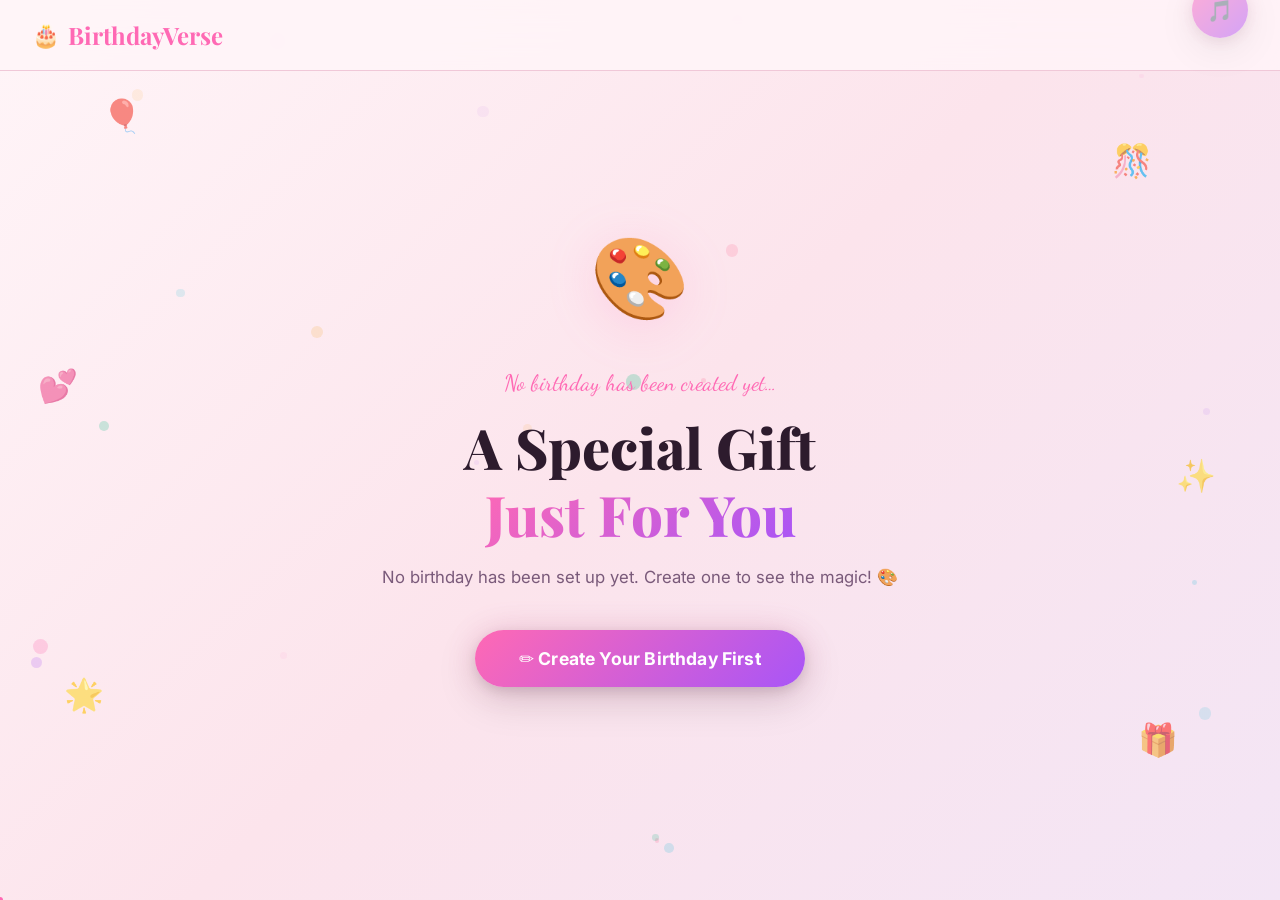
==== commit b650fc4e: "Fix mobile phone responsiveness, layout alignment, step indicators, and countdown contrast across al" ====
--- a/index.html
+++ b/index.html
@@ -10,7 +10,6 @@
   <link rel="stylesheet" href="css/themes.css">
   <link rel="stylesheet" href="css/style.css">
   <link rel="stylesheet" href="css/animations.css">
-  <link rel="stylesheet" href="css/responsive.css">
 
   <style>
     /* ── Experience Page Styles ── */
@@ -900,6 +899,7 @@
     }
 
   </style>
+  <link rel="stylesheet" href="css/responsive.css">
 </head>
 <body>
 
--- a/css/responsive.css
+++ b/css/responsive.css
@@ -1,5 +1,5 @@
 /* ============================================================
-   BirthdayVerse – Responsive Design
+   BirthdayVerse – Comprehensive Mobile & Responsive Design
    ============================================================ */
 
 /* ── Extra Large (≥1400px) ── */
@@ -12,89 +12,249 @@
   .hero-grid { grid-template-columns: 1fr 1fr; }
 }
 
-/* ── Medium Tablets / Small Desktops (768px–1199px) ── */
-@media (max-width: 1199px) {
-  .customize-layout { grid-template-columns: 1fr; }
-  .customize-preview { display: none; }
-}
-
+/* ── Desktop to Tablet Transition (≤1024px) ── */
 @media (max-width: 1024px) {
-  .gallery-grid { grid-template-columns: repeat(2, 1fr); }
-  .reasons-grid { grid-template-columns: repeat(2, 1fr); }
-}
-
-/* ── Tablets (600px–767px) ── */
-@media (max-width: 767px) {
+  .customize-layout {
+    grid-template-columns: 1fr;
+    gap: 1.5rem;
+  }
+  .customize-preview {
+    display: none !important;
+  }
+  .gallery-grid {
+    grid-template-columns: repeat(2, 1fr);
+  }
+  .reasons-grid {
+    grid-template-columns: repeat(2, 1fr);
+  }
+}
+
+/* ── Tablets (≤768px) ── */
+@media (max-width: 768px) {
   /* Typography */
-  h1 { font-size: 2rem; }
-  h2 { font-size: 1.6rem; }
-
-  /* Layout */
-  .hero-content { text-align: center; }
-  .hero-cta { justify-content: center; flex-wrap: wrap; }
-
-  /* Gallery */
-  .gallery-grid { grid-template-columns: repeat(2, 1fr); }
-  .gallery-nav { bottom: -3rem; }
-
-  /* Experience sections */
-  .letter-card { padding: 2rem 1.5rem; }
-  .reasons-grid { grid-template-columns: 1fr; }
-  .final-section .final-title { font-size: 2.5rem; }
-
-  /* Customize page */
-  .form-row { grid-template-columns: 1fr; }
-  .section-form { padding: 1.5rem; }
-
-  /* Mini game  */
-  #game-canvas { width: 100%; height: 300px; }
-}
-
-/* ── Mobile (≤480px) ── */
-@media (max-width: 480px) {
+  h1, .display-title { font-size: clamp(1.8rem, 6vw, 2.6rem); }
+  h2, .section-title { font-size: clamp(1.4rem, 4vw, 2rem); }
+  .script-text { font-size: clamp(1.3rem, 3.5vw, 1.8rem); }
+
+  /* Navbar */
+  .navbar {
+    padding: 0.75rem 1rem;
+  }
+  .navbar-brand {
+    font-size: 1.25rem;
+  }
+  .navbar-actions {
+    gap: 0.5rem;
+  }
+  .navbar-actions .btn {
+    padding: 0.4rem 0.85rem;
+    font-size: 0.8rem;
+  }
+
   /* Spacing */
   .section { padding: 3rem 0; }
   .container { padding: 0 1rem; }
 
-  /* Welcome screen */
+  /* Hero & Welcome */
+  .hero-content { text-align: center; }
+  .hero-cta { justify-content: center; flex-wrap: wrap; }
   .welcome-screen { padding: 2rem 1rem; }
+  .welcome-card { padding: 2rem 1.25rem; width: 100%; max-width: 100%; }
+
+  /* Customize Page */
+  .customize-hero { padding: 5rem 0 2rem; }
+  .customize-layout {
+    grid-template-columns: 1fr !important;
+    gap: 1.25rem;
+  }
+  .step-panel {
+    padding: 1.25rem 1rem;
+    border-radius: var(--radius-lg);
+  }
+  .step-header {
+    gap: 0.75rem;
+    margin-bottom: 1.25rem;
+    padding-bottom: 1rem;
+  }
+  .step-icon {
+    width: 40px;
+    height: 40px;
+    font-size: 1.2rem;
+  }
+  .step-title {
+    font-size: 1.2rem;
+  }
+  .form-row {
+    grid-template-columns: 1fr !important;
+    gap: 0.85rem;
+  }
+  .section-form {
+    padding: 1.25rem 1rem;
+  }
+
+  /* Step Indicator Bar */
+  .steps-indicator {
+    display: flex;
+    justify-content: space-between;
+    gap: 0.25rem;
+    padding: 0.35rem;
+    width: 100%;
+    margin-bottom: 1.5rem;
+    background: var(--color-surface);
+    border-radius: var(--radius-full);
+  }
+  .step-item {
+    flex: 1;
+    padding: 0.4rem 0.5rem;
+    font-size: 0.75rem;
+    justify-content: center;
+    gap: 0.35rem;
+  }
+
+  /* Gallery */
+  .gallery-grid { grid-template-columns: repeat(2, 1fr); gap: 0.75rem; }
+  .gallery-carousel-img { height: 260px; }
+
+  /* Reasons & Cards */
+  .reasons-grid { grid-template-columns: 1fr; gap: 1rem; }
+  .letter-card { padding: 1.75rem 1.25rem; font-size: 0.95rem; }
+
+  /* Countdown Grid (2x2 on Mobile) */
+  .countdown-grid {
+    display: grid !important;
+    grid-template-columns: repeat(2, 1fr) !important;
+    gap: 0.75rem !important;
+    max-width: 320px;
+    margin: 0 auto;
+  }
+  .countdown-box {
+    padding: 1rem 0.5rem;
+    background: var(--color-surface);
+    border: 1px solid var(--color-border);
+    border-radius: var(--radius-md);
+    text-align: center;
+    box-shadow: var(--shadow-sm);
+  }
+  .countdown-box .countdown-number {
+    font-size: 2.2rem !important;
+    font-weight: 800 !important;
+    color: var(--color-primary, #e91e63) !important;
+    -webkit-text-fill-color: initial !important;
+    line-height: 1.1 !important;
+  }
+  .countdown-box .countdown-label {
+    font-size: 0.75rem !important;
+    color: var(--color-text) !important;
+    opacity: 0.8 !important;
+    text-transform: uppercase;
+    letter-spacing: 0.05em;
+  }
+
+  /* Balloon Pop Game */
+  #mini-game-section { padding: 2rem 0; }
+  .game-container { padding: 1rem 0.75rem; }
+  .game-hud {
+    flex-wrap: wrap;
+    gap: 0.5rem 1rem;
+    justify-content: center;
+    padding: 0.6rem 0.85rem;
+    font-size: 0.85rem;
+  }
+  #game-canvas {
+    width: 100% !important;
+    height: 320px !important;
+    border-radius: var(--radius-md);
+  }
+
+  /* Final Actions */
+  .final-actions {
+    display: flex;
+    flex-direction: column;
+    width: 100%;
+    max-width: 340px;
+    margin: 0 auto;
+    gap: 0.85rem;
+  }
+  .final-actions .btn,
+  .final-actions a.btn {
+    width: 100%;
+    justify-content: center;
+  }
+
+  /* Preview Page */
+  .preview-hero { padding: 5rem 1rem 1.5rem; }
+  .summary-grid { grid-template-columns: 1fr !important; }
+  .preview-actions {
+    display: flex;
+    flex-direction: column;
+    width: 100%;
+    gap: 0.85rem;
+  }
+  .preview-actions .btn {
+    width: 100%;
+    justify-content: center;
+  }
+}
+
+/* ── Phones (≤480px) ── */
+@media (max-width: 480px) {
+  /* Branding */
+  .navbar-brand {
+    font-size: 1.15rem;
+  }
+  .navbar-brand .brand-icon {
+    font-size: 1.2rem;
+  }
 
   /* Typography */
-  .birthday-reveal-name { font-size: clamp(2rem, 10vw, 3rem); }
-
-  /* Gallery */
-  .gallery-carousel-img { height: 240px; }
+  .birthday-reveal-name { font-size: clamp(2.2rem, 9vw, 3.2rem); }
+  .final-title { font-size: clamp(2rem, 8vw, 2.8rem) !important; }
 
   /* Profile */
-  .profile-avatar { width: 140px; height: 140px; }
-
-  /* Letter */
-  .letter-card { padding: 1.5rem 1rem; font-size: 0.95rem; }
-
-  /* Buttons */
-  .btn { padding: 0.75rem 1.5rem; }
-  .btn-lg { padding: 0.875rem 1.75rem; font-size: 0.95rem; }
-
-  /* Form */
-  .steps-indicator { flex-wrap: nowrap; overflow-x: auto; }
-
-  /* Music control positioning for mobile */
-  .music-control { bottom: 1rem; right: 1rem; width: 48px; height: 48px; }
-
-  /* Final section */
-  .final-balloons { font-size: 2.5rem; }
-}
-
-/* ── Portrait Small (≤360px) ── */
+  .profile-avatar { width: 130px; height: 130px; }
+  .profile-chips { flex-wrap: wrap; justify-content: center; }
+
+  /* Floating Music Toggle */
+  .music-control {
+    bottom: 1.25rem;
+    right: 1.25rem;
+    width: 48px;
+    height: 48px;
+    font-size: 1.15rem;
+  }
+
+  /* Hide step text labels on very narrow screens if needed */
+  .step-text {
+    display: none;
+  }
+  .step-item {
+    padding: 0.5rem;
+    border-radius: 50%;
+    width: 36px;
+    height: 36px;
+    flex: 0 0 36px;
+  }
+
+  /* Theme cards */
+  .themes-grid {
+    grid-template-columns: repeat(2, 1fr);
+    gap: 0.75rem;
+  }
+  .theme-preview {
+    height: 48px;
+  }
+}
+
+/* ── Small Phones (≤360px) ── */
 @media (max-width: 360px) {
-  .display-title { font-size: 1.8rem; }
+  .display-title { font-size: 1.6rem; }
   .gallery-grid { grid-template-columns: 1fr; }
   .photo-preview-grid { grid-template-columns: repeat(2, 1fr); }
-}
-
-/* ── Touch / hover support ── */
+  .btn-lg { padding: 0.75rem 1.25rem; font-size: 0.9rem; }
+}
+
+/* ── Touch Adjustments ── */
 @media (hover: none) {
   .btn:hover { transform: none; }
   .card:hover { transform: none; }
-  .btn-primary:hover { box-shadow: var(--shadow-md); }
-}
+}
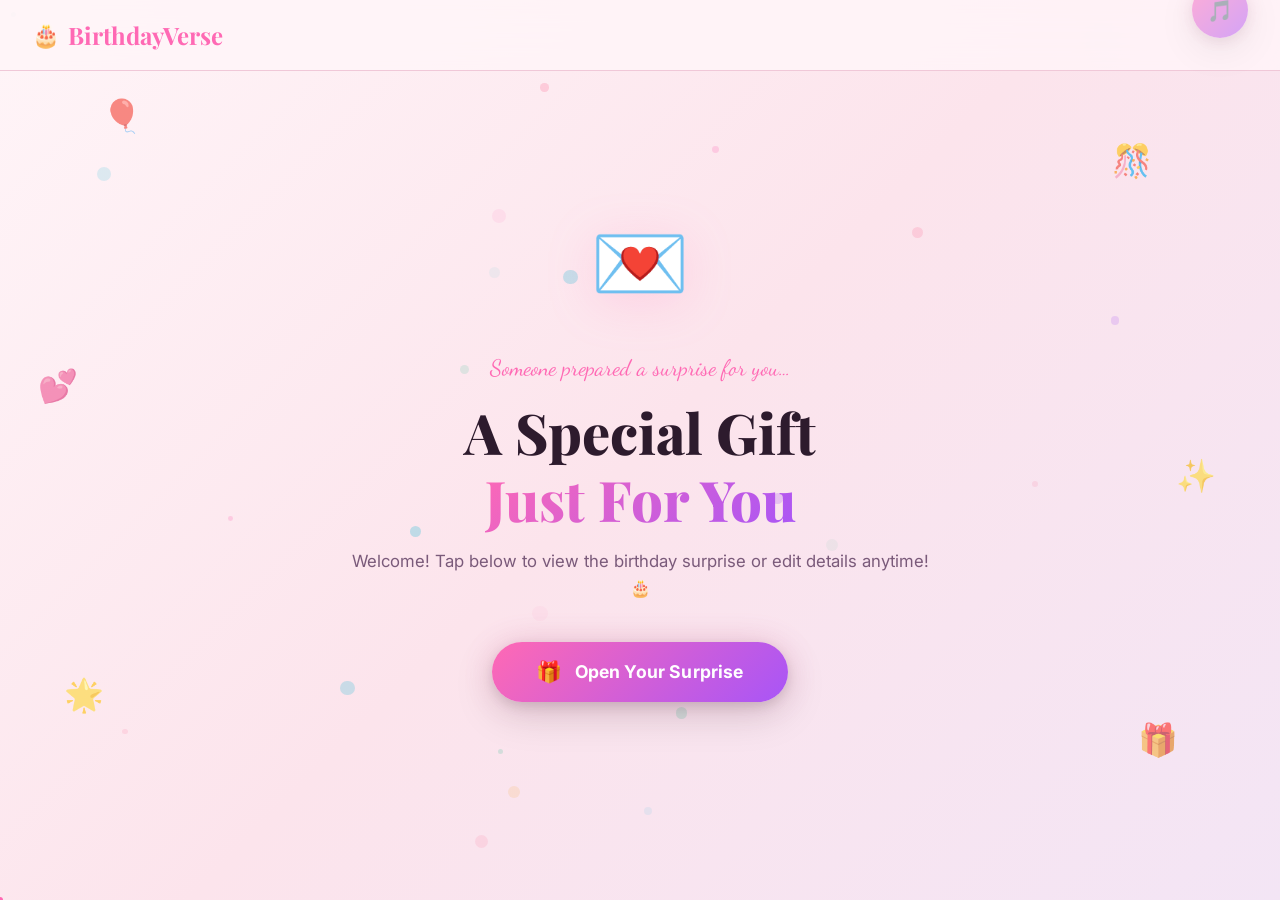
==== commit 753d03a7: "Fix greeting link payload encoding/decoding and prevent edit page redirect loop" ====
--- a/index.html
+++ b/index.html
@@ -1170,23 +1170,28 @@
     document.addEventListener('DOMContentLoaded', () => {
       Animations.createParticles(document.getElementById('welcome-particles'), 25);
 
+      const urlData = BirthdayData.getSharedDataFromUrl();
+      const currentData = urlData || BirthdayData.getCurrent();
+      const hasConfig = BirthdayData.isConfigured(currentData);
+
       // Show/hide profile chips based on data
-      const data = BirthdayData.getCurrent();
       const ageChip = document.getElementById('profile-age-chip');
       const relChip = document.getElementById('profile-relationship-chip');
-      if (ageChip && data.age) {
-        ageChip.textContent = `🎂 ${data.age} Years`;
+      if (ageChip && currentData.age) {
+        ageChip.textContent = `🎂 ${currentData.age} Years`;
+        ageChip.style.display = 'inline-flex';
       } else if (ageChip) {
         ageChip.style.display = 'none';
       }
-      if (relChip && data.relationship) {
-        relChip.textContent = `💝 ${data.relationship}`;
+      if (relChip && currentData.relationship) {
+        relChip.textContent = `💝 ${currentData.relationship}`;
+        relChip.style.display = 'inline-flex';
       } else if (relChip) {
         relChip.style.display = 'none';
       }
 
       // Show profile img or placeholder
-      const profileSrc = Storage.getProfilePhoto();
+      const profileSrc = (urlData && urlData.profileImage) ? urlData.profileImage : Storage.getProfilePhoto();
       const profileImg = document.getElementById('profile-img');
       const profilePlaceholder = document.getElementById('profile-avatar-placeholder');
       if (profileSrc && profileImg) {
@@ -1195,21 +1200,11 @@
         if (profilePlaceholder) profilePlaceholder.style.display = 'none';
       }
 
-      // Redirect to customize if not set up
-      if (!BirthdayData.isConfigured()) {
-        const experienceWrapper = document.getElementById('experience-wrapper');
-        const welcomeScreen = document.getElementById('welcome-screen');
-        // Show helpful CTA overlay
-        const startBtn = document.getElementById('start-surprise-btn');
-        if (startBtn) {
-          startBtn.innerHTML = '✏️ Create Your Birthday First';
-          startBtn.addEventListener('click', () => {
-            window.location.href = 'customize.html';
-          });
-        }
+      // If no birthday configured at all, show friendly prompt subtitle but preserve default demo experience
+      if (!hasConfig && !urlData) {
         const welcomeSubtitle = document.querySelector('.welcome-subtitle');
         if (welcomeSubtitle) {
-          welcomeSubtitle.textContent = 'No birthday has been set up yet. Create one to see the magic! 🎨';
+          welcomeSubtitle.textContent = 'Welcome! Tap below to view the birthday surprise or edit details anytime! 🎂';
         }
       }
     });
